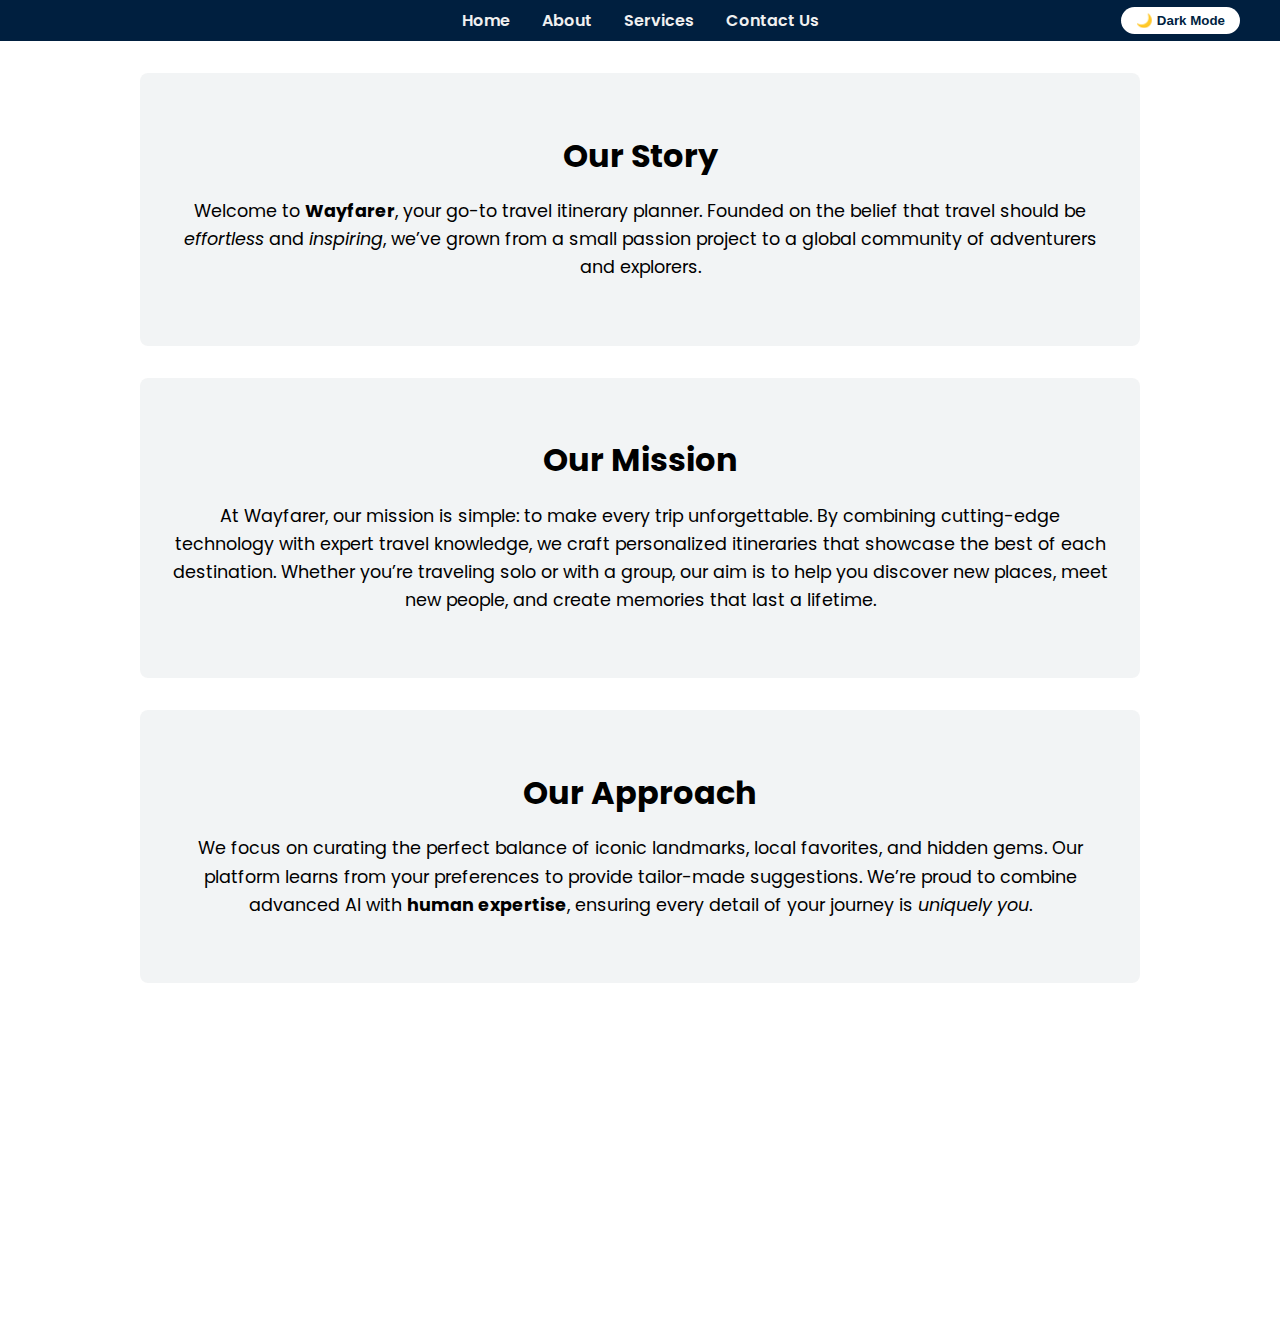
==== about.html @ d43a98c5 "Working" ====
<!DOCTYPE html>
<html lang="en">
<head>
  <meta charset="UTF-8">
  <title>About Wayfarer</title>
  <link href="https://fonts.googleapis.com/css?family=Poppins:400,600&display=swap" rel="stylesheet">

  <style>
    :root {
      --primary-color: #001f3f;
      --background-color: #ffffff;
      --navbar-bg: #001f3f;
      --btn-bg: #ffffff;
      --btn-text: #001f3f;
      --text-color: #000000;
      --navtext: #f0f0f0;
    }

    /* Dark Mode Variables */
    .dark-mode {
      --background-color: #121212;
      --navbar-bg: #000000;
      --btn-bg: #333;
      --btn-text: #ffffff;
      --text-color: #ffffff;
    }

    /* Global Styles */
    html, body {
      margin: 0;
      padding: 0;
      height: 100%;
      width: 100%;
      font-family: 'Poppins', sans-serif;
      background-color: var(--background-color);
      color: var(--text-color);
      transition: background 0.3s ease-in-out, color 0.3s ease-in-out;
    }

    /* Navbar */
    .navbar {
      background-color: var(--navbar-bg);
      padding: 0.5rem 2rem;
      /* Remove sticky/fixed positioning */
      display: flex;
      align-items: center;
      justify-content: center;
    }

    .navbar .navbar-nav {
      display: flex;
      gap: 2rem;
      list-style: none;
      margin: 0;
      padding: 0;
    }

    .navbar .nav-link {
      color: var(--navtext);
      font-weight: 600;
      text-decoration: none;
      transition: color 0.3s ease;
    }

    .navbar .nav-link:hover {
      color: #ffcc00;
    }

    /* Dark Mode Toggle Button */
    .mode-toggle {
      background-color: var(--btn-bg);
      color: var(--btn-text);
      border: none;
      padding: 6px 15px;
      font-weight: 600;
      border-radius: 20px;
      cursor: pointer;
      margin-left: auto; /* pushes toggle button to the right */
    }

    /* Navbar container to hold nav items + toggle */
    .navbar-container {
      width: 100%;
      max-width: 1200px;
      display: flex;
      align-items: center;
      justify-content: center;
      position: relative;
    }

    .navbar-nav {
      margin: 0 auto; /* center nav items */
    }

    .mode-toggle {
      position: absolute;
      right: 0;
    }

    /* Section Container */
    .section-container {
      max-width: 1000px;
      margin: 2rem auto;
      padding: 0 1rem;
      text-align: center;
    }

    /* Fade-in Section Animations */
    .fade-section {
      opacity: 0;
      transform: translateY(30px);
      transition: opacity 1s ease, transform 1s ease;
    }

    .fade-section.show {
      opacity: 1;
      transform: translateY(0);
    }

    .section-container h2 {
      font-size: 2rem;
      margin-bottom: 1rem;
    }

    .section-container p {
      font-size: 1.1rem;
      line-height: 1.6;
      margin-bottom: 2rem;
    }

    /* Subtle background for each about section */
    .about-section {
      background-color: rgba(0, 31, 63, 0.05);
      padding: 2rem;
      border-radius: 8px;
      margin-bottom: 2rem;
    }
  </style>
</head>
<body>

  <!-- Navbar -->
  <nav class="navbar">
    <div class="navbar-container">
      <ul class="navbar-nav">
        <li><a class="nav-link" href="index.html">Home</a></li>
        <li><a class="nav-link" href="about.html">About</a></li>
        <li><a class="nav-link" href="services.html">Services</a></li>
        <li><a class="nav-link" href="contact.html">Contact Us</a></li>
      </ul>
      <button class="mode-toggle" id="modeToggle">🌙 Dark Mode</button>
    </div>
  </nav>

  <!-- About Us Sections -->
  <div class="section-container">
    <section class="about-section fade-section" id="our-story">
      <h2>Our Story</h2>
      <p>
        Welcome to <strong>Wayfarer</strong>, your go-to travel itinerary planner. 
        Founded on the belief that travel should be <em>effortless</em> and 
        <em>inspiring</em>, we’ve grown from a small passion project to a global 
        community of adventurers and explorers. 
      </p>
    </section>

    <section class="about-section fade-section" id="our-mission">
      <h2>Our Mission</h2>
      <p>
        At Wayfarer, our mission is simple: to make every trip unforgettable. 
        By combining cutting-edge technology with expert travel knowledge, 
        we craft personalized itineraries that showcase the best of each destination. 
        Whether you’re traveling solo or with a group, our aim is to help you discover 
        new places, meet new people, and create memories that last a lifetime.
      </p>
    </section>

    <section class="about-section fade-section" id="our-approach">
      <h2>Our Approach</h2>
      <p>
        We focus on curating the perfect balance of iconic landmarks, local favorites, 
        and hidden gems. Our platform learns from your preferences to provide 
        tailor-made suggestions. We’re proud to combine advanced AI with 
        <strong>human expertise</strong>, ensuring every detail of your journey 
        is <em>uniquely you</em>.
      </p>
    </section>

    <section class="about-section fade-section" id="our-future">
      <h2>The Wayfarer Future</h2>
      <p>
        Looking ahead, we’re committed to continuous innovation and growth. 
        From eco-friendly travel options to immersive cultural experiences, 
        Wayfarer is always evolving to bring you the very best of the travel world. 
        <strong>Join us</strong> and explore the future of adventure.
      </p>
    </section>
  </div>

  <!-- Dark Mode and Scroll Animations -->
  <script>
    // Dark Mode Toggle
    const modeToggle = document.getElementById("modeToggle");
    modeToggle.addEventListener("click", function () {
      document.body.classList.toggle("dark-mode");
      modeToggle.textContent = document.body.classList.contains("dark-mode") 
        ? "☀️ Light Mode" 
        : "🌙 Dark Mode";
    });

    // Intersection Observer for Fade-in Sections
    document.addEventListener('DOMContentLoaded', function() {
      const sections = document.querySelectorAll('.fade-section');
      const observer = new IntersectionObserver(entries => {
        entries.forEach(entry => {
          if (entry.isIntersecting) {
            entry.target.classList.add('show');
          }
        });
      }, {
        threshold: 0.1
      });

      sections.forEach(section => {
        observer.observe(section);
      });
    });
  </script>
</body>
</html>
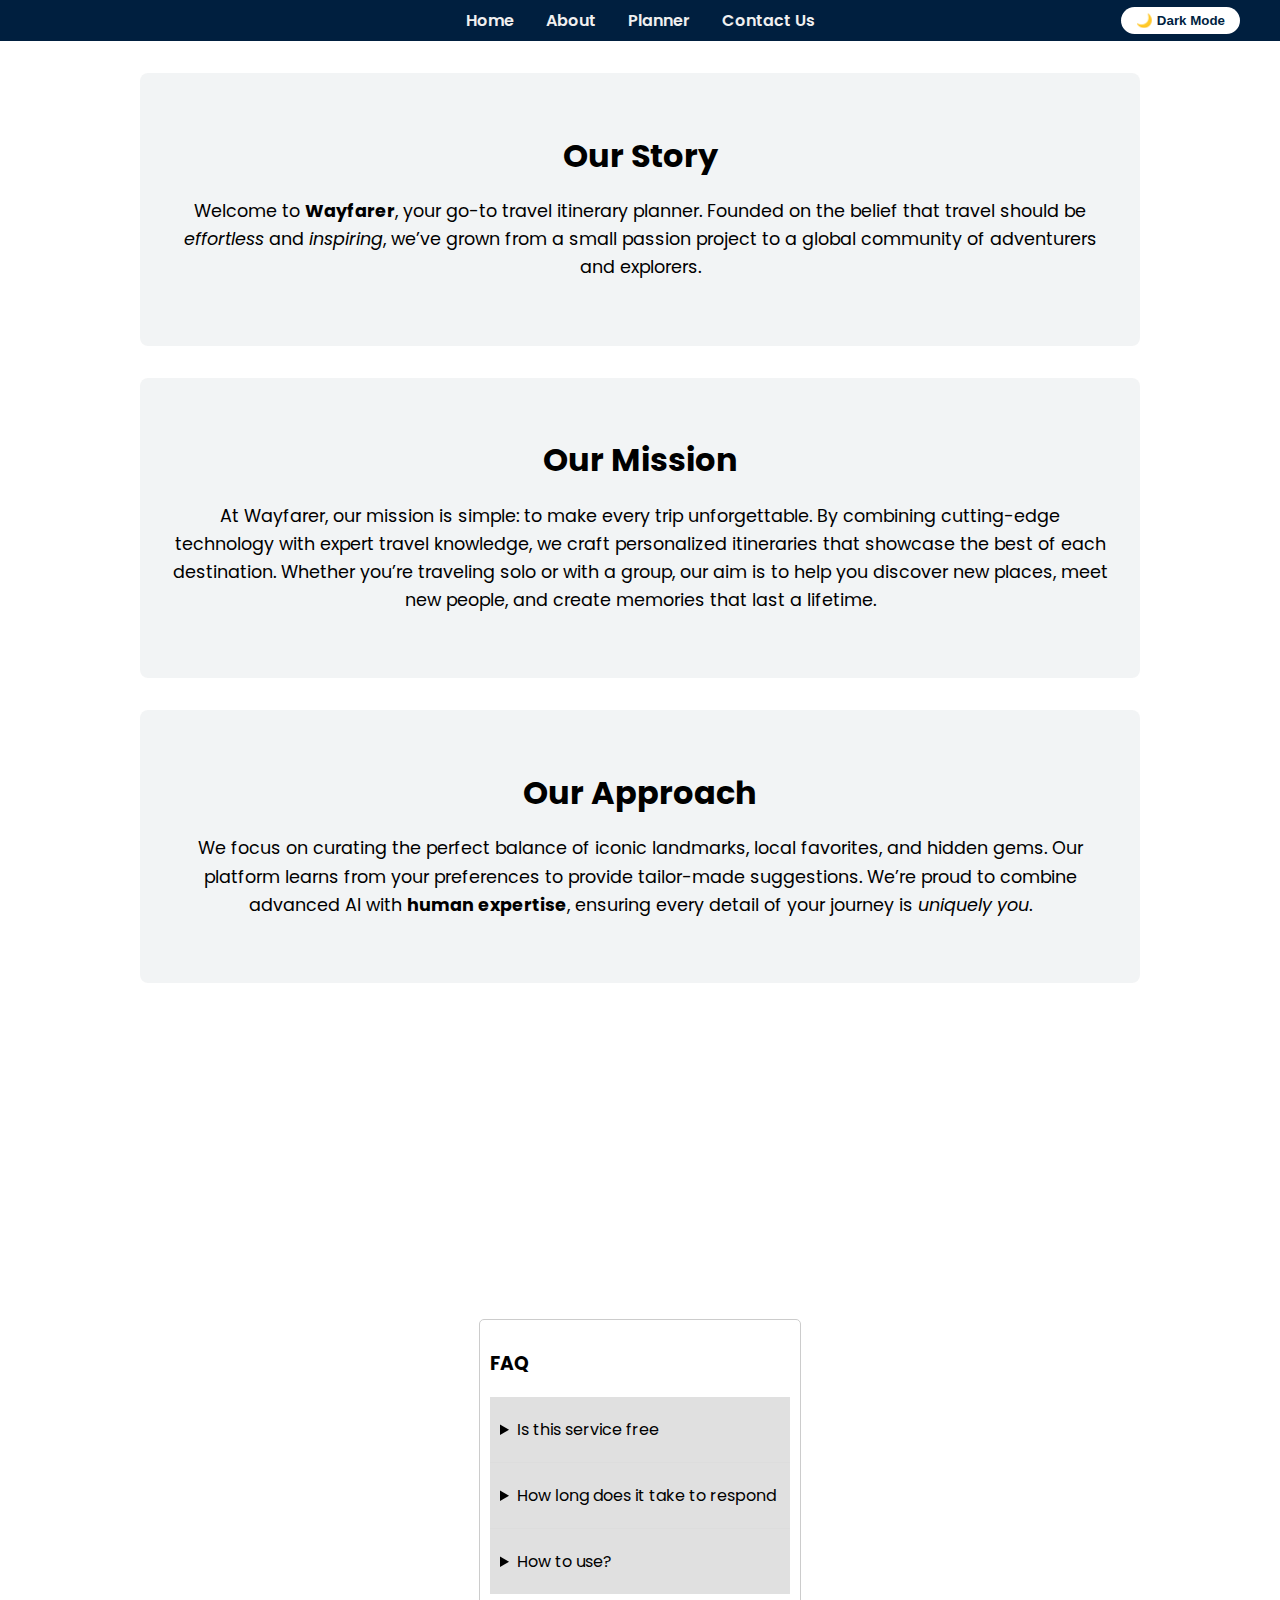
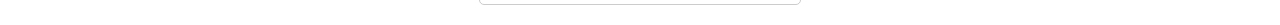
==== commit ad852019: "Polishing" ====
--- a/about.html
+++ b/about.html
@@ -14,6 +14,7 @@
       --btn-text: #001f3f;
       --text-color: #000000;
       --navtext: #f0f0f0;
+      --faqbg:#e0e0e0;
     }
 
     /* Dark Mode Variables */
@@ -23,10 +24,11 @@
       --btn-bg: #333;
       --btn-text: #ffffff;
       --text-color: #ffffff;
+      --faqbg:#303030;
     }
 
     /* Global Styles */
-    html, body {
+     body {
       margin: 0;
       padding: 0;
       height: 100%;
@@ -97,15 +99,14 @@
       right: 0;
     }
 
-    /* Section Container */
     .section-container {
       max-width: 1000px;
       margin: 2rem auto;
       padding: 0 1rem;
       text-align: center;
-    }
-
-    /* Fade-in Section Animations */
+      background-color: var(--background-color);
+    }
+
     .fade-section {
       opacity: 0;
       transform: translateY(30px);
@@ -128,13 +129,41 @@
       margin-bottom: 2rem;
     }
 
-    /* Subtle background for each about section */
     .about-section {
       background-color: rgba(0, 31, 63, 0.05);
       padding: 2rem;
       border-radius: 8px;
       margin-bottom: 2rem;
     }
+
+    .faq-container {
+      width: 300px;
+      margin: 20px auto;
+      border: 1px solid #ccc;
+      border-radius: 5px;
+      padding: 10px;
+      background-color: var(--background-color);
+  }
+  details {
+      border-bottom: 1px solid #ddd;
+      padding: 10px 0;
+      background-color: var(--faqbg);
+      color: var(--text-color)
+  }
+  details:last-child {
+      border-bottom: none;
+  }
+  summary {
+      cursor: pointer;
+      padding: 10px;
+      background: #f4f4f4;
+      outline: none;
+      background-color: var(--faqbg);
+      color: var(--text-color);
+  }
+  .faq-answer {
+      padding: 10px;
+  }
   </style>
 </head>
 <body>
@@ -145,7 +174,7 @@
       <ul class="navbar-nav">
         <li><a class="nav-link" href="index.html">Home</a></li>
         <li><a class="nav-link" href="about.html">About</a></li>
-        <li><a class="nav-link" href="services.html">Services</a></li>
+        <li><a class="nav-link" href="services.html">Planner</a></li>
         <li><a class="nav-link" href="contact.html">Contact Us</a></li>
       </ul>
       <button class="mode-toggle" id="modeToggle">🌙 Dark Mode</button>
@@ -196,6 +225,21 @@
       </p>
     </section>
   </div>
+  <div class="faq-container">
+    <h3 style="color:var(--text-color)">FAQ</h3>
+    <details>
+      <summary>Is this service free</summary>
+      <div class="faq-answer">Yes it is</div>
+  </details>
+    <details>
+        <summary>How long does it take to respond</summary>
+        <div class="faq-answer">The retrieval of real time data depends on your internet speed but should not take more than 30 seconds</div>
+    </details>
+    <details>
+        <summary>How to use?</summary>
+        <div class="faq-answer">Just click planner on the navbar up top.</div>
+    </details>
+</div>
 
   <!-- Dark Mode and Scroll Animations -->
   <script>
